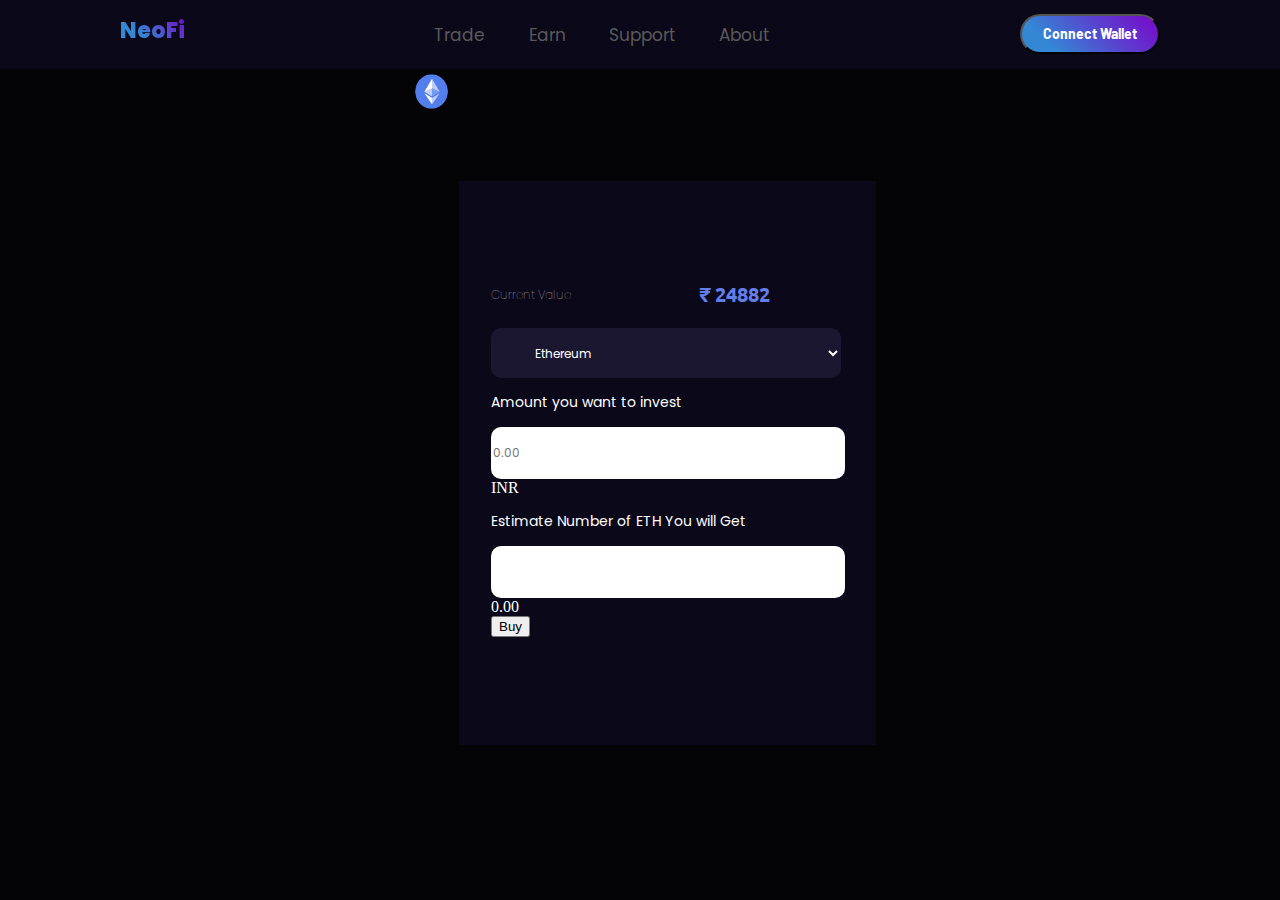
==== index.html @ d6c4108f "first commit" ====
<!DOCTYPE html>
<html lang="en">

<head>
    <meta charset="UTF-8">
    <meta http-equiv="X-UA-Compatible" content="IE=edge">
    <meta name="viewport" content="width=device-width, initial-scale=1.0">
    <title>NeoFi</title>
    <link rel="stylesheet" href="style.css">
    <link rel="preconnect" href="https://fonts.googleapis.com">
    <link rel="preconnect" href="https://fonts.gstatic.com" crossorigin>
    <link href="https://fonts.googleapis.com/css2?family=Poppins&family=Ubuntu&display=swap" rel="stylesheet">
    <link rel="preconnect" href="https://fonts.googleapis.com">
    <link rel="preconnect" href="https://fonts.gstatic.com" crossorigin>
    <link href="https://fonts.googleapis.com/css2?family=Barlow&display=swap" rel="stylesheet">

    <link rel="preconnect" href="https://fonts.googleapis.com">
    <link rel="preconnect" href="https://fonts.gstatic.com" crossorigin>
    <link href="https://fonts.googleapis.com/css2?family=Ubuntu&display=swap" rel="stylesheet">
</head>

<body>
    <nav class="navbar">
        <div class="logo">
            NeoFi
        </div>
        <div class="menu">
            <li>Trade</li>
            <li>Earn</li>
            <li>Support</li>
            <li>About</li>
        </div>
        <button>Connect Wallet</button>
    </nav>
    <main>
        <img src="images/Ethereum.png" class="ethereumImg"></img>
        <div class="card">
            <div class="heading">
                <h3 class="currentValue">Current Value</h3>
                <h3 class="real_time_price">&#8377 24882</h3>
            </div>
            <select name="current value" id="currentChain" class="currentChain">
                <img src="images/Ethereum.png"></img>
                <option value="ethereum">Ethereum</option>
            </select>
            <div class="investAmountDiv">
                <p>Amount you want to invest</p>
                <input type="number" placeholder="0.00">
                <div>INR</div>
            </div>
            <div class="investAmountDiv">
                <p>Estimate Number of ETH You will Get</p>
                <input type="number">0.00
            </div>
            <button class="buyBtn">Buy</button>
        </div>
    </main>

</body>

</html>
---- style.css ----
body {
  margin: 0;
  padding: 0;
  box-sizing: border-box;
  background-color: #040406;
  color: white;
}
nav {
  display: flex;
  justify-content: space-around;
  flex-wrap: wrap;
  align-content: center;
  height: 69px;
  background-color: #0b0819;
  font-family: "Poppins", sans-serif;
}

nav li {
  list-style: none;
  padding: 10px;
}
.menu {
  display: flex;
  justify-content: space-between;
  flex-wrap: wrap;
  align-content: center;
  width: 356px;
  height: 42px;
  font-family: "Poppins", sans-serif;
  font-size: 17px;
  color: #5a5a5a;
}
.menu li:hover {
  color: #627eea;
  border-bottom: 2px solid #627eea;
  margin-bottom: -13px;

  cursor: pointer;
}
.logo {
  font-size: 22px;
  font-weight: 800;
  background: linear-gradient(45deg, #3387d5 40%, #5942cf, #7a06c9);
  -webkit-background-clip: text;
  -webkit-text-fill-color: transparent;
  font-family: "Poppins", sans-serif;
}

.navbar button {
  width: 140px;
  height: 40px;
  font-family: "Barlow", sans-serif;
  font-size: 14px;
  font-weight: bold;
  color: white;
  background: linear-gradient(45deg, #3387d5 20%, #5942cf, #7a06c9);
  border-radius: 30px;
}
main {
  display: flex;
  justify-content: center;
}
.card {
  display: flex;
  flex-direction: column;
  align-items: self-start;
  background-color: #0b0819;
  width: 353px;
  height: 500px;
  margin-top: 7rem;
  padding: 2rem;
}

.heading {
  display: flex;
  align-items: center;
  padding-top: 3rem;
  gap: 8rem;
}
.currentValue {
  font-family: "Poppins", sans-serif;
  font-size: 12px;
  font-weight: 100;
  color: #c5c5c5;
}

.real_time_price {
  color: #627eea;
  font-size: 20px;
  font-family: "Ubuntu", sans-serif;
  font-weight: 600;
}
.currentChain {
  background-color: #1c1731;
  width: 350px;
  height: 50px;
  border-radius: 10px;
  border: none;
  font-size: 12px;
  font-family: "Poppins", sans-serif;
  color: white;
  padding-left: 40px;
}

select {
  color: #6e56f8;
}
.ethereumImg {
  width: 55px;
  height: 45px;
}
.investAmountDiv p {
  font-size: 14px;
  font-family: "Poppins", sans-serif;
  align-items: left;

}
input{
  width: 350px;
  height: 50px;
  border-radius: 10px;
  border: none;
  font-size: 12px;
  font-family: "Poppins", sans-serif;
  color: white;
}
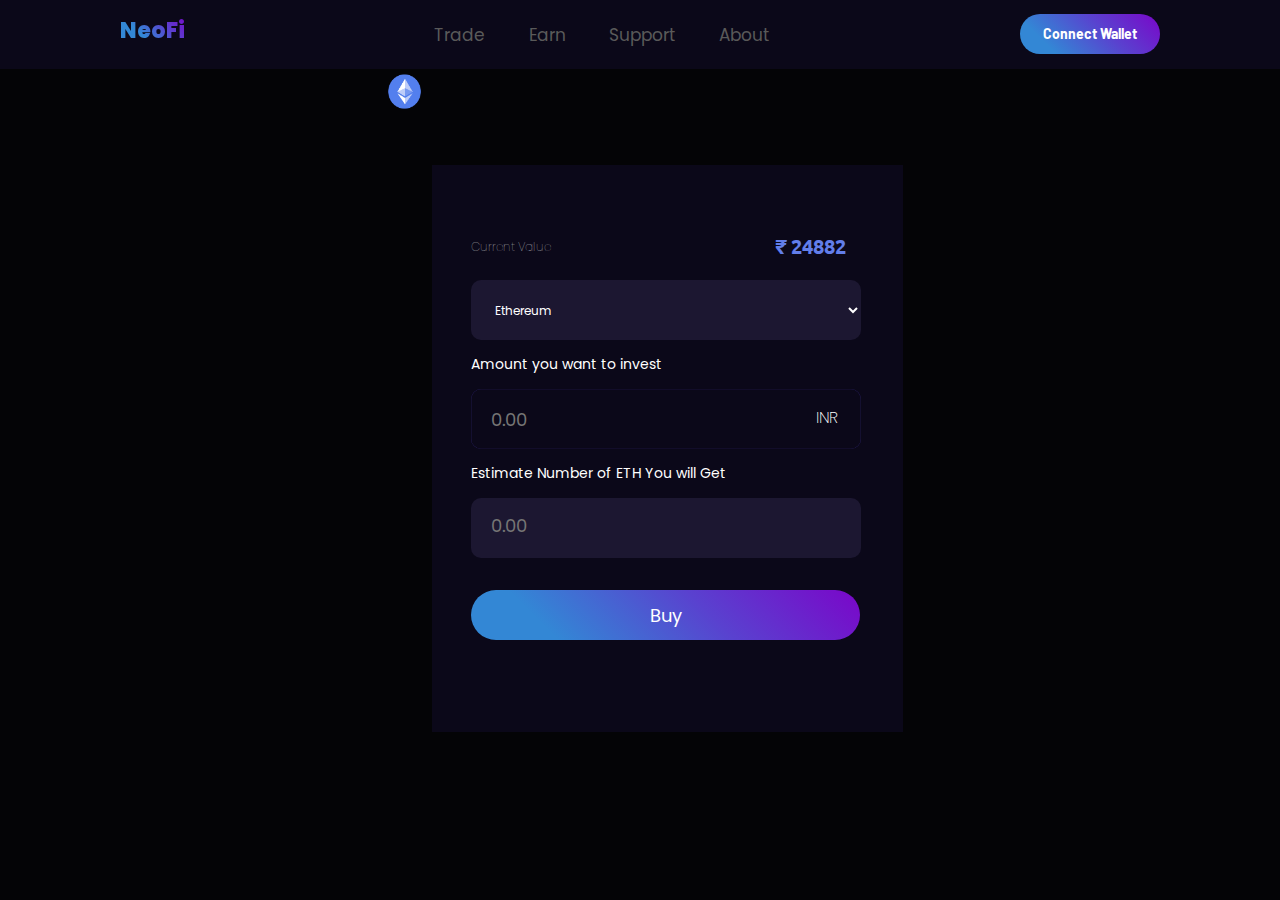
==== commit 59a4a766: "first page css updated" ====
--- a/index.html
+++ b/index.html
@@ -39,18 +39,19 @@
                 <h3 class="currentValue">Current Value</h3>
                 <h3 class="real_time_price">&#8377 24882</h3>
             </div>
-            <select name="current value" id="currentChain" class="currentChain">
+            <select name="current value" id="dropDownList" class="dropDownList">
                 <img src="images/Ethereum.png"></img>
                 <option value="ethereum">Ethereum</option>
             </select>
-            <div class="investAmountDiv">
+            <div class="inputDiv">
                 <p>Amount you want to invest</p>
+                <label data-domain="INR">
                 <input type="number" placeholder="0.00">
-                <div>INR</div>
+                </label>
             </div>
-            <div class="investAmountDiv">
+            <div class="inputDiv">
                 <p>Estimate Number of ETH You will Get</p>
-                <input type="number">0.00
+                <input type="number" class="investAmountInput" placeholder="0.00">
             </div>
             <button class="buyBtn">Buy</button>
         </div>
--- a/style.css
+++ b/style.css
@@ -55,6 +55,7 @@
   color: white;
   background: linear-gradient(45deg, #3387d5 20%, #5942cf, #7a06c9);
   border-radius: 30px;
+  border: none;
 }
 main {
   display: flex;
@@ -65,22 +66,22 @@
   flex-direction: column;
   align-items: self-start;
   background-color: #0b0819;
-  width: 353px;
-  height: 500px;
-  margin-top: 7rem;
-  padding: 2rem;
+  width: 393px;
+  height: 567px;
+  margin-top: 6rem;
+  padding: 0 39px;
 }
 
 .heading {
   display: flex;
   align-items: center;
   padding-top: 3rem;
-  gap: 8rem;
+  gap: 14rem;
 }
 .currentValue {
-  font-family: "Poppins", sans-serif;
+  font-family: "Poppins", sans-serif !important;
   font-size: 12px;
-  font-weight: 100;
+  font-weight: 100 !important;
   color: #c5c5c5;
 }
 
@@ -90,16 +91,18 @@
   font-family: "Ubuntu", sans-serif;
   font-weight: 600;
 }
-.currentChain {
+.dropDownList,
+.investAmountInput {
   background-color: #1c1731;
-  width: 350px;
-  height: 50px;
+  width: 390px;
+  height: 60px;
   border-radius: 10px;
   border: none;
+  box-shadow: none;
   font-size: 12px;
   font-family: "Poppins", sans-serif;
   color: white;
-  padding-left: 40px;
+  padding-left: 20px;
 }
 
 select {
@@ -109,18 +112,67 @@
   width: 55px;
   height: 45px;
 }
-.investAmountDiv p {
+.inputDiv p {
   font-size: 14px;
   font-family: "Poppins", sans-serif;
   align-items: left;
+}
+input {
+  width: 390px;
+  height: 60px;
+  border-radius: 10px;
+  font-family: "Poppins", sans-serif;
+  padding-left: 12px;
+  border: none;
+  box-shadow: inset 0 0 0.1px 0.35px rgba(110, 86, 248, 0.3);
+  background: #0b0819;
+  padding-left: 20px;
+}
 
+label,
+input {
+  position: relative;
+  display: block;
+  width: 390px;
+  height: 60px;
+  box-sizing: border-box;
+  font-family: "Poppins", sans-serif;
+  font-size: 18px;
 }
-input{
-  width: 350px;
+
+label::after {
+  content: attr(data-domain);
+  position: absolute;
+  top: 16px;
+  left: 345px;
+  font-family: "Poppins", sans-serif;
+  font-size: 16px;
+  display: block;
+  color: white;
+  font-weight: bold;
+  font-weight: 200;
+}
+
+input[type="number"]::-webkit-inner-spin-button,
+input[type="number"]::-webkit-outer-spin-button {
+  -webkit-appearance: none;
+  -moz-appearance: none;
+  appearance: none;
+  margin: 0;
+}
+input::placeholder {
+  font-family: "Poppins", sans-serif;
+  font-size: 18px;
+}
+
+.buyBtn {
+  width: 389px;
   height: 50px;
-  border-radius: 10px;
+  margin-top: 2rem;
+  background: linear-gradient(45deg, #3387d5 20%, #5942cf, #7a06c9);
   border: none;
-  font-size: 12px;
+  border-radius: 30px;
+  font-size: 18px;
+  color: white;
   font-family: "Poppins", sans-serif;
-  color: white;
 }
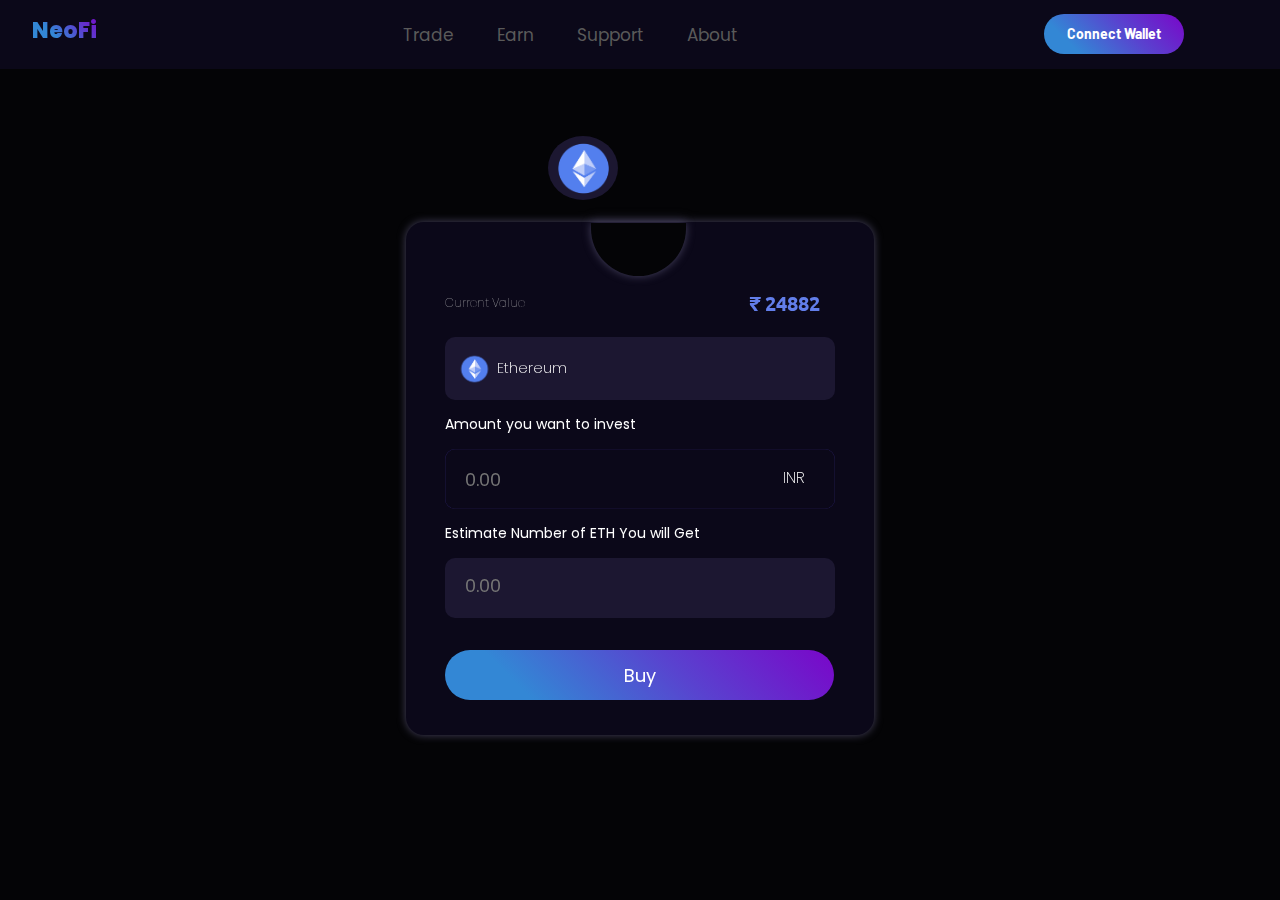
==== commit c782c816: "css updated" ====
--- a/index.html
+++ b/index.html
@@ -17,45 +17,52 @@
     <link rel="preconnect" href="https://fonts.googleapis.com">
     <link rel="preconnect" href="https://fonts.gstatic.com" crossorigin>
     <link href="https://fonts.googleapis.com/css2?family=Ubuntu&display=swap" rel="stylesheet">
+    <link rel="stylesheet" href="https://cdnjs.cloudflare.com/ajax/libs/font-awesome/6.4.0/css/all.min.css" integrity="sha512-iecdLmaskl7CVkqkXNQ/ZH/XLlvWZOJyj7Yy7tcenmpD1ypASozpmT/E0iPtmFIB46ZmdtAc9eNBvH0H/ZpiBw==" crossorigin="anonymous" referrerpolicy="no-referrer" />
 </head>
 
 <body>
-    <nav class="navbar">
-        <div class="logo">
-            NeoFi
-        </div>
-        <div class="menu">
-            <li>Trade</li>
-            <li>Earn</li>
-            <li>Support</li>
-            <li>About</li>
-        </div>
-        <button>Connect Wallet</button>
-    </nav>
-    <main>
-        <img src="images/Ethereum.png" class="ethereumImg"></img>
-        <div class="card">
-            <div class="heading">
-                <h3 class="currentValue">Current Value</h3>
-                <h3 class="real_time_price">&#8377 24882</h3>
+    <div class="container">
+        <nav class="navbar">
+            <div class="logo">
+                NeoFi
             </div>
-            <select name="current value" id="dropDownList" class="dropDownList">
-                <img src="images/Ethereum.png"></img>
-                <option value="ethereum">Ethereum</option>
-            </select>
-            <div class="inputDiv">
-                <p>Amount you want to invest</p>
-                <label data-domain="INR">
-                <input type="number" placeholder="0.00">
-                </label>
+            <div class="menu">
+                <li>Trade</li>
+                <li>Earn</li>
+                <li>Support</li>
+                <li>About</li>
             </div>
-            <div class="inputDiv">
-                <p>Estimate Number of ETH You will Get</p>
-                <input type="number" class="investAmountInput" placeholder="0.00">
+            <button>Connect Wallet</button>
+        </nav>
+        <main>
+            <div class="imageDiv">
+                <img src="images/Ethereum.png" class="ethereumImg"></img>
             </div>
-            <button class="buyBtn">Buy</button>
-        </div>
-    </main>
+            <div class="card">
+                <span class="circle"></span>
+                <div class="heading">
+                    <h3 class="currentValue">Current Value</h3>
+                    <h3 class="real_time_price">&#8377 24882</h3>
+                </div>
+                <div name="current value" id="dropDownList" class="dropDownList">
+                    <img src="images/Ethereum.png" alt="Ethereum" class="dropDownImg1">
+                    <h3>Ethereum</h3>
+                    <i class="fa-solid fa-sort-down" style="color: #6e56f8;"></i>
+                </div>
+                <div class="inputDiv">
+                    <p>Amount you want to invest</p>
+                    <label data-domain="INR">
+                        <input type="number" placeholder="0.00">
+                    </label>
+                </div>
+                <div class="inputDiv">
+                    <p>Estimate Number of ETH You will Get</p>
+                    <input type="number" class="investAmountInput" placeholder="0.00">
+                </div>
+                <button class="buyBtn">Buy</button>
+            </div>
+        </main>
+    </div>
 
 </body>
 
--- a/style.css
+++ b/style.css
@@ -5,14 +5,18 @@
   background-color: #040406;
   color: white;
 }
+.container {
+  height: 100vh;
+}
 nav {
   display: flex;
-  justify-content: space-around;
+  justify-content: space-between;
   flex-wrap: wrap;
   align-content: center;
   height: 69px;
   background-color: #0b0819;
   font-family: "Poppins", sans-serif;
+  padding: 0 6rem 0 2rem;
 }
 
 nav li {
@@ -56,20 +60,23 @@
   background: linear-gradient(45deg, #3387d5 20%, #5942cf, #7a06c9);
   border-radius: 30px;
   border: none;
+  cursor: pointer;
 }
 main {
   display: flex;
   justify-content: center;
+  align-items: center;
+  height: 91vh;
+  position: relative;
 }
 .card {
-  display: flex;
-  flex-direction: column;
-  align-items: self-start;
-  background-color: #0b0819;
-  width: 393px;
-  height: 567px;
-  margin-top: 6rem;
-  padding: 0 39px;
+  padding: 0 39px 35px 39px;
+  /* /* position: relative; */
+  filter: drop-shadow(0 0 4px rgb(70, 66, 94));
+  box-sizing: border-box;
+  background: #0b0819;
+  /* box-shadow: 0px 4px 4px rgba(0, 0, 0, 0.25); */
+  border-radius: 18px;
 }
 
 .heading {
@@ -94,8 +101,6 @@
 .dropDownList,
 .investAmountInput {
   background-color: #1c1731;
-  width: 390px;
-  height: 60px;
   border-radius: 10px;
   border: none;
   box-shadow: none;
@@ -104,13 +109,27 @@
   color: white;
   padding-left: 20px;
 }
-
-select {
-  color: #6e56f8;
+.dropDownList{
+  display: flex;
+  align-items: center;
+  padding: 0.45rem;
 }
 .ethereumImg {
-  width: 55px;
-  height: 45px;
+  width: 85px;
+  height: 65px;
+  position: absolute;
+}
+.imageDiv {
+  width: 70px;
+  height: 64px;
+  border-radius: 50%;
+  display: flex;
+  justify-content: center;
+  background-color: #1c1731;
+  position: absolute;
+  top: 67px;
+  left: 548px;
+  z-index: 1;
 }
 .inputDiv p {
   font-size: 14px;
@@ -128,7 +147,10 @@
   background: #0b0819;
   padding-left: 20px;
 }
-
+input:focus,
+select:focus {
+  outline: none;
+}
 label,
 input {
   position: relative;
@@ -144,7 +166,7 @@
   content: attr(data-domain);
   position: absolute;
   top: 16px;
-  left: 345px;
+  left: 338px;
   font-family: "Poppins", sans-serif;
   font-size: 16px;
   display: block;
@@ -152,7 +174,6 @@
   font-weight: bold;
   font-weight: 200;
 }
-
 input[type="number"]::-webkit-inner-spin-button,
 input[type="number"]::-webkit-outer-spin-button {
   -webkit-appearance: none;
@@ -164,7 +185,6 @@
   font-family: "Poppins", sans-serif;
   font-size: 18px;
 }
-
 .buyBtn {
   width: 389px;
   height: 50px;
@@ -175,4 +195,30 @@
   font-size: 18px;
   color: white;
   font-family: "Poppins", sans-serif;
-}
+  cursor: pointer;
+}
+.circle {
+  background-color: #040406;
+  display: block;
+  width: 95px;
+  height: 53px;
+  border-bottom-left-radius: 150px;
+  border-bottom-right-radius: 150px;
+  top: 1px;
+  left: 185px;
+  overflow: hidden;
+  position: absolute;
+  filter: drop-shadow(0 0 4px rgb(70, 66, 94));
+}
+.dropDownImg1{
+  width: 45px;
+  height: 34px;
+}
+.fa-sort-down{
+  font-size: 20px;
+  margin-left: 225px;
+  margin-bottom: 10px;
+}
+.dropDownList h3{
+  font-weight: 200;
+}
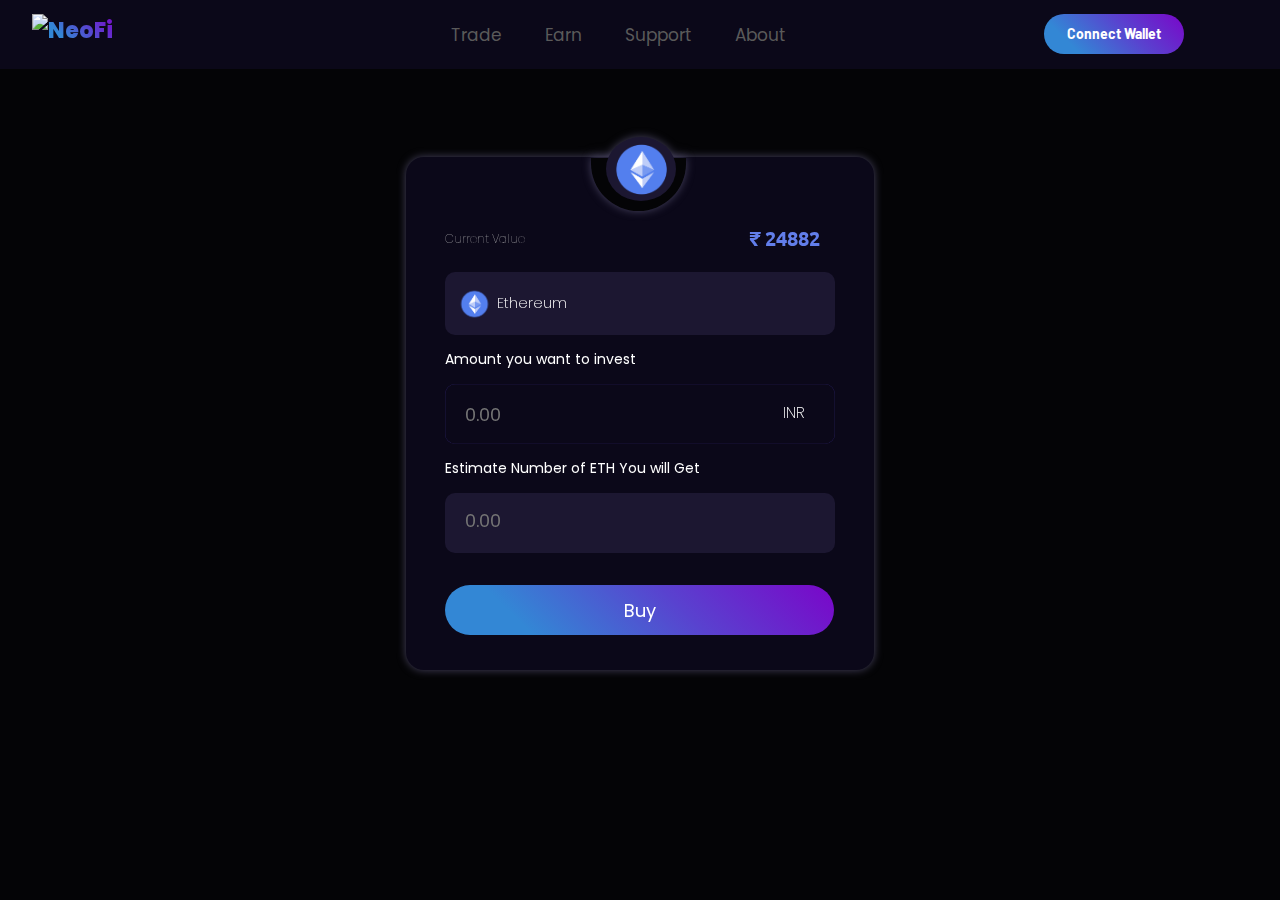
==== commit 701998ee: "card created" ====
--- a/index.html
+++ b/index.html
@@ -24,7 +24,7 @@
     <div class="container">
         <nav class="navbar">
             <div class="logo">
-                NeoFi
+                <img src="logo.svg" alt="NeoFi">
             </div>
             <div class="menu">
                 <li>Trade</li>
@@ -35,10 +35,10 @@
             <button>Connect Wallet</button>
         </nav>
         <main>
-            <div class="imageDiv">
-                <img src="images/Ethereum.png" class="ethereumImg"></img>
-            </div>
             <div class="card">
+                <div class="imageDiv">
+                    <img src="images/Ethereum.png" class="ethereumImg"></img>
+                </div>
                 <span class="circle"></span>
                 <div class="heading">
                     <h3 class="currentValue">Current Value</h3>
--- a/style.css
+++ b/style.css
@@ -33,6 +33,7 @@
   font-family: "Poppins", sans-serif;
   font-size: 17px;
   color: #5a5a5a;
+  margin-left: 5rem;
 }
 .menu li:hover {
   color: #627eea;
@@ -48,7 +49,7 @@
   -webkit-background-clip: text;
   -webkit-text-fill-color: transparent;
   font-family: "Poppins", sans-serif;
-}
+ } 
 
 .navbar button {
   width: 140px;
@@ -66,17 +67,17 @@
   display: flex;
   justify-content: center;
   align-items: center;
-  height: 91vh;
-  position: relative;
+  /* height: 91vh; */
 }
 .card {
   padding: 0 39px 35px 39px;
-  /* /* position: relative; */
   filter: drop-shadow(0 0 4px rgb(70, 66, 94));
   box-sizing: border-box;
   background: #0b0819;
   /* box-shadow: 0px 4px 4px rgba(0, 0, 0, 0.25); */
   border-radius: 18px;
+  position: relative;
+  margin: 88px 0;
 }
 
 .heading {
@@ -127,8 +128,8 @@
   justify-content: center;
   background-color: #1c1731;
   position: absolute;
-  top: 67px;
-  left: 548px;
+  top: -20px;
+  left: 200px;
   z-index: 1;
 }
 .inputDiv p {
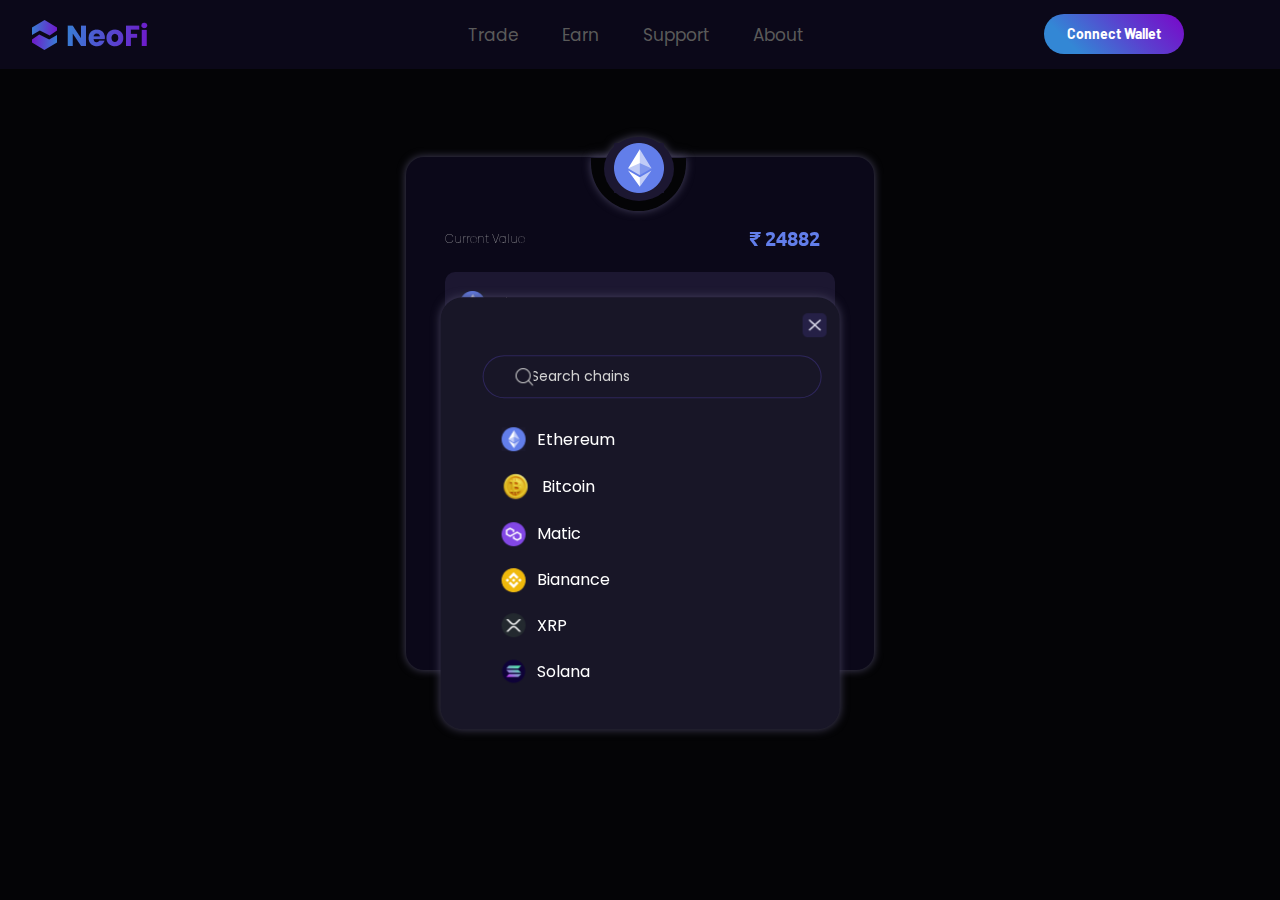
==== commit 7f63240c: "card2 css updated" ====
--- a/index.html
+++ b/index.html
@@ -17,27 +17,30 @@
     <link rel="preconnect" href="https://fonts.googleapis.com">
     <link rel="preconnect" href="https://fonts.gstatic.com" crossorigin>
     <link href="https://fonts.googleapis.com/css2?family=Ubuntu&display=swap" rel="stylesheet">
-    <link rel="stylesheet" href="https://cdnjs.cloudflare.com/ajax/libs/font-awesome/6.4.0/css/all.min.css" integrity="sha512-iecdLmaskl7CVkqkXNQ/ZH/XLlvWZOJyj7Yy7tcenmpD1ypASozpmT/E0iPtmFIB46ZmdtAc9eNBvH0H/ZpiBw==" crossorigin="anonymous" referrerpolicy="no-referrer" />
+    <link rel="stylesheet" href="https://cdnjs.cloudflare.com/ajax/libs/font-awesome/6.4.0/css/all.min.css"
+        integrity="sha512-iecdLmaskl7CVkqkXNQ/ZH/XLlvWZOJyj7Yy7tcenmpD1ypASozpmT/E0iPtmFIB46ZmdtAc9eNBvH0H/ZpiBw=="
+        crossorigin="anonymous" referrerpolicy="no-referrer" />
 </head>
 
 <body>
     <div class="container">
         <nav class="navbar">
             <div class="logo">
-                <img src="logo.svg" alt="NeoFi">
+                <img src="images/logo.svg" alt="NeoFi">
+                <img src="images/NeoFi.png" alt="logo">
             </div>
             <div class="menu">
-                <li>Trade</li>
-                <li>Earn</li>
-                <li>Support</li>
-                <li>About</li>
+                <li class="nav_li">Trade</li>
+                <li class="nav_li">Earn</li>
+                <li class="nav_li">Support</li>
+                <li class="nav_li">About</li>
             </div>
             <button>Connect Wallet</button>
         </nav>
         <main>
             <div class="card">
                 <div class="imageDiv">
-                    <img src="images/Ethereum.png" class="ethereumImg"></img>
+                    <img src="images/Ethereum_main_page.png" class="ethereumImg"></img>
                 </div>
                 <span class="circle"></span>
                 <div class="heading">
@@ -52,18 +55,38 @@
                 <div class="inputDiv">
                     <p>Amount you want to invest</p>
                     <label data-domain="INR">
-                        <input type="number" placeholder="0.00">
+                        <input class="inputNumber" placeholder="0.00">
                     </label>
                 </div>
                 <div class="inputDiv">
                     <p>Estimate Number of ETH You will Get</p>
-                    <input type="number" class="investAmountInput" placeholder="0.00">
+                    <input type="number" class="investAmountInput inputNumber" placeholder="0.00">
                 </div>
                 <button class="buyBtn">Buy</button>
             </div>
         </main>
     </div>
-
+    <div class="container2">
+        <div class="card2">
+            <img src="images/xmark.png" alt="xmark" class="xmark">
+                <div class="listContainer">
+                <div class="searchContainer">
+                  <img src="images/search.png" alt="search" class="magnifyingGlass_img">
+                    <input type="text" class="searchbarInput" placeholder="Search chains">
+                </div>
+                <ul>
+                    <li class="icons"><img src="images/Ethereum.png" class="list_icon"><span class="chainNames">Ethereum</span></li>
+                    <li class="icons"><img src="images/bitcoin-48.png" class="list_icon"><span class="chainNames">Bitcoin</span></li>
+                    <li class="icons"><img src="images/MATIC Icon.png" class="list_icon"><span class="chainNames">Matic</span></li>
+                    <li class="icons"><img src="images/binance.png" class="list_icon"><span class="chainNames">Bianance</span></li>
+                    <li class="icons"><img src="images/xrp-logo.png" class="list_icon"><span class="chainNames">XRP</span></li>
+                    <li class="icons"><img src="images/Solana-logo.png" class="list_icon"><span class="chainNames">Solana</span></li>
+                </ul>
+            </div>
+        </div>
+    
+    </div>
+   
 </body>
 
 </html>--- a/style.css
+++ b/style.css
@@ -19,7 +19,7 @@
   padding: 0 6rem 0 2rem;
 }
 
-nav li {
+.nav_li {
   list-style: none;
   padding: 10px;
 }
@@ -35,21 +35,17 @@
   color: #5a5a5a;
   margin-left: 5rem;
 }
-.menu li:hover {
+.nav_li:hover {
   color: #627eea;
   border-bottom: 2px solid #627eea;
   margin-bottom: -13px;
-
   cursor: pointer;
 }
 .logo {
-  font-size: 22px;
-  font-weight: 800;
-  background: linear-gradient(45deg, #3387d5 40%, #5942cf, #7a06c9);
-  -webkit-background-clip: text;
-  -webkit-text-fill-color: transparent;
-  font-family: "Poppins", sans-serif;
- } 
+  display: flex;
+  align-items: center;
+  gap: 10px;
+}
 
 .navbar button {
   width: 140px;
@@ -110,15 +106,17 @@
   color: white;
   padding-left: 20px;
 }
-.dropDownList{
+.dropDownList {
   display: flex;
   align-items: center;
   padding: 0.45rem;
+  cursor: pointer;
 }
 .ethereumImg {
-  width: 85px;
-  height: 65px;
-  position: absolute;
+  width: 50px;
+  height: 50px;
+  position: absolute;
+  top: 6px;
 }
 .imageDiv {
   width: 70px;
@@ -129,7 +127,7 @@
   background-color: #1c1731;
   position: absolute;
   top: -20px;
-  left: 200px;
+  left: 198px;
   z-index: 1;
 }
 .inputDiv p {
@@ -137,7 +135,7 @@
   font-family: "Poppins", sans-serif;
   align-items: left;
 }
-input {
+.inputNumber {
   width: 390px;
   height: 60px;
   border-radius: 10px;
@@ -148,12 +146,11 @@
   background: #0b0819;
   padding-left: 20px;
 }
-input:focus,
-select:focus {
+.inputNumber:focus {
   outline: none;
 }
 label,
-input {
+.inputNumber {
   position: relative;
   display: block;
   width: 390px;
@@ -211,15 +208,88 @@
   position: absolute;
   filter: drop-shadow(0 0 4px rgb(70, 66, 94));
 }
-.dropDownImg1{
-  width: 45px;
-  height: 34px;
-}
-.fa-sort-down{
+.dropDownImg1 {
+  width: 25px;
+  height: 25px;
+  padding-left: 8px;
+}
+.fa-sort-down {
   font-size: 20px;
   margin-left: 225px;
   margin-bottom: 10px;
 }
-.dropDownList h3{
+.dropDownList h3 {
   font-weight: 200;
-}
+  padding-left: 8px;
+}
+
+.card2 {
+  position: absolute;
+  top: 57%;
+  left: 50%;
+  transform: translate(-50%, -50%);
+  background-color: #181627;
+  padding-top: 1rem;
+  border-radius: 22px;
+  filter: drop-shadow(0 0 5px rgb(70, 66, 94));
+}
+
+.xmark {
+  margin-left: 362px;
+  cursor: pointer;
+}
+.searchbarInput {
+  position: relative;
+  padding: 0.8rem 7rem 0.8rem 3rem;
+  border: 1px solid rgba(110, 86, 248, 0.25);
+  background-color: #181627;
+  outline: none;
+  border-radius: 30px;
+  color: white;
+}
+input[type=text]::placeholder {
+  color: #d2d2d2;
+  font-family: "Poppins", sans-serif;
+  font-size: 14px;
+}
+.magnifyingGlass_img {
+  position: absolute;
+  left: 75px;
+  z-index: 1;
+  top: 71px;
+  color: #d2d2d2;
+  font-size: 20px;
+}
+.icons {
+  list-style: none;
+  margin: 0.3rem 0;
+  color: white;
+  display: flex;
+  align-items: center;
+  padding: 0.5rem 13rem 0.5rem 0.8rem;
+  border: none;
+  border-radius: 2px;
+  font-family: "Poppins", sans-serif;
+  font-size: 16px;
+  cursor: pointer;
+}
+.icons:hover {
+  background-color: #1b192d;
+}
+.listContainer {
+  display: flex;
+  flex-direction: column;
+  align-items: center;
+  padding: 0.9rem 1rem 1rem 0.5rem;
+}
+.searchContainer {
+  margin-left: 2rem;
+}
+
+.chainNames {
+  padding-left: 12px;
+}
+
+/* .container2{
+  display: none;
+} */
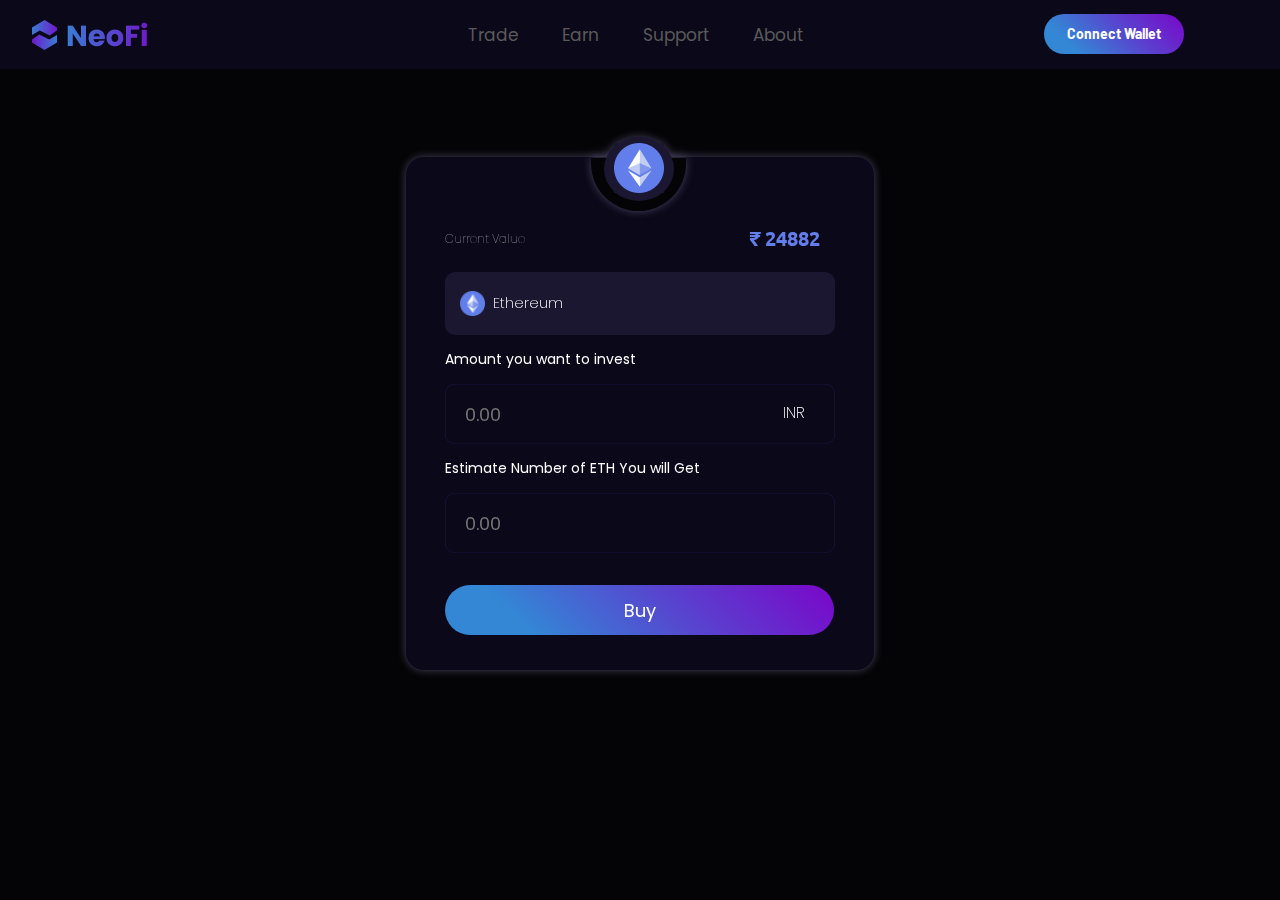
==== commit e3d46ed4: "select options enabled" ====
--- a/index.html
+++ b/index.html
@@ -23,7 +23,7 @@
 </head>
 
 <body>
-    <div class="container">
+    <div class="container" id="container">
         <nav class="navbar">
             <div class="logo">
                 <img src="images/logo.svg" alt="NeoFi">
@@ -66,27 +66,34 @@
             </div>
         </main>
     </div>
-    <div class="container2">
+    <div class="container2" id="container2">
         <div class="card2">
-            <img src="images/xmark.png" alt="xmark" class="xmark">
-                <div class="listContainer">
+            <img src="images/xmark.png" alt="xmark" class="xmark" id="xmark">
+            <div class="listContainer">
                 <div class="searchContainer">
-                  <img src="images/search.png" alt="search" class="magnifyingGlass_img">
+                    <img src="images/search.png" alt="search" class="magnifyingGlass_img">
                     <input type="text" class="searchbarInput" placeholder="Search chains">
                 </div>
                 <ul>
-                    <li class="icons"><img src="images/Ethereum.png" class="list_icon"><span class="chainNames">Ethereum</span></li>
-                    <li class="icons"><img src="images/bitcoin-48.png" class="list_icon"><span class="chainNames">Bitcoin</span></li>
-                    <li class="icons"><img src="images/MATIC Icon.png" class="list_icon"><span class="chainNames">Matic</span></li>
-                    <li class="icons"><img src="images/binance.png" class="list_icon"><span class="chainNames">Bianance</span></li>
-                    <li class="icons"><img src="images/xrp-logo.png" class="list_icon"><span class="chainNames">XRP</span></li>
-                    <li class="icons"><img src="images/Solana-logo.png" class="list_icon"><span class="chainNames">Solana</span></li>
+                    <li class="icons"><img src="images/Ethereum.png" class="list_icon"><span
+                            class="chainNames">Ethereum</span></li>
+                    <li class="icons"><img src="images/bitcoin-48.png" class="list_icon"><span
+                            class="chainNames">Bitcoin</span></li>
+                    <li class="icons"><img src="images/MATIC Icon.png" class="list_icon"><span
+                            class="chainNames">Matic</span></li>
+                    <li class="icons"><img src="images/binance.png" class="list_icon"><span
+                            class="chainNames">Bianance</span></li>
+                    <li class="icons"><img src="images/xrp-logo.png" class="list_icon"><span
+                            class="chainNames">XRP</span></li>
+                    <li class="icons"><img src="images/Solana-logo.png" class="list_icon"><span
+                            class="chainNames">Solana</span></li>
                 </ul>
             </div>
         </div>
-    
+
     </div>
-   
+
 </body>
+<script src="code.js"></script>
 
 </html>--- a/style.css
+++ b/style.css
@@ -247,14 +247,14 @@
   border-radius: 30px;
   color: white;
 }
-input[type=text]::placeholder {
+input[type="text"]::placeholder {
   color: #d2d2d2;
   font-family: "Poppins", sans-serif;
   font-size: 14px;
 }
 .magnifyingGlass_img {
   position: absolute;
-  left: 75px;
+  left: 60px;
   z-index: 1;
   top: 71px;
   color: #d2d2d2;
@@ -285,11 +285,12 @@
 .searchContainer {
   margin-left: 2rem;
 }
-
 .chainNames {
   padding-left: 12px;
 }
-
-/* .container2{
+.container2 {
   display: none;
-} */
+}
+.backgroundOpacity {
+  opacity: 0.2;
+}
